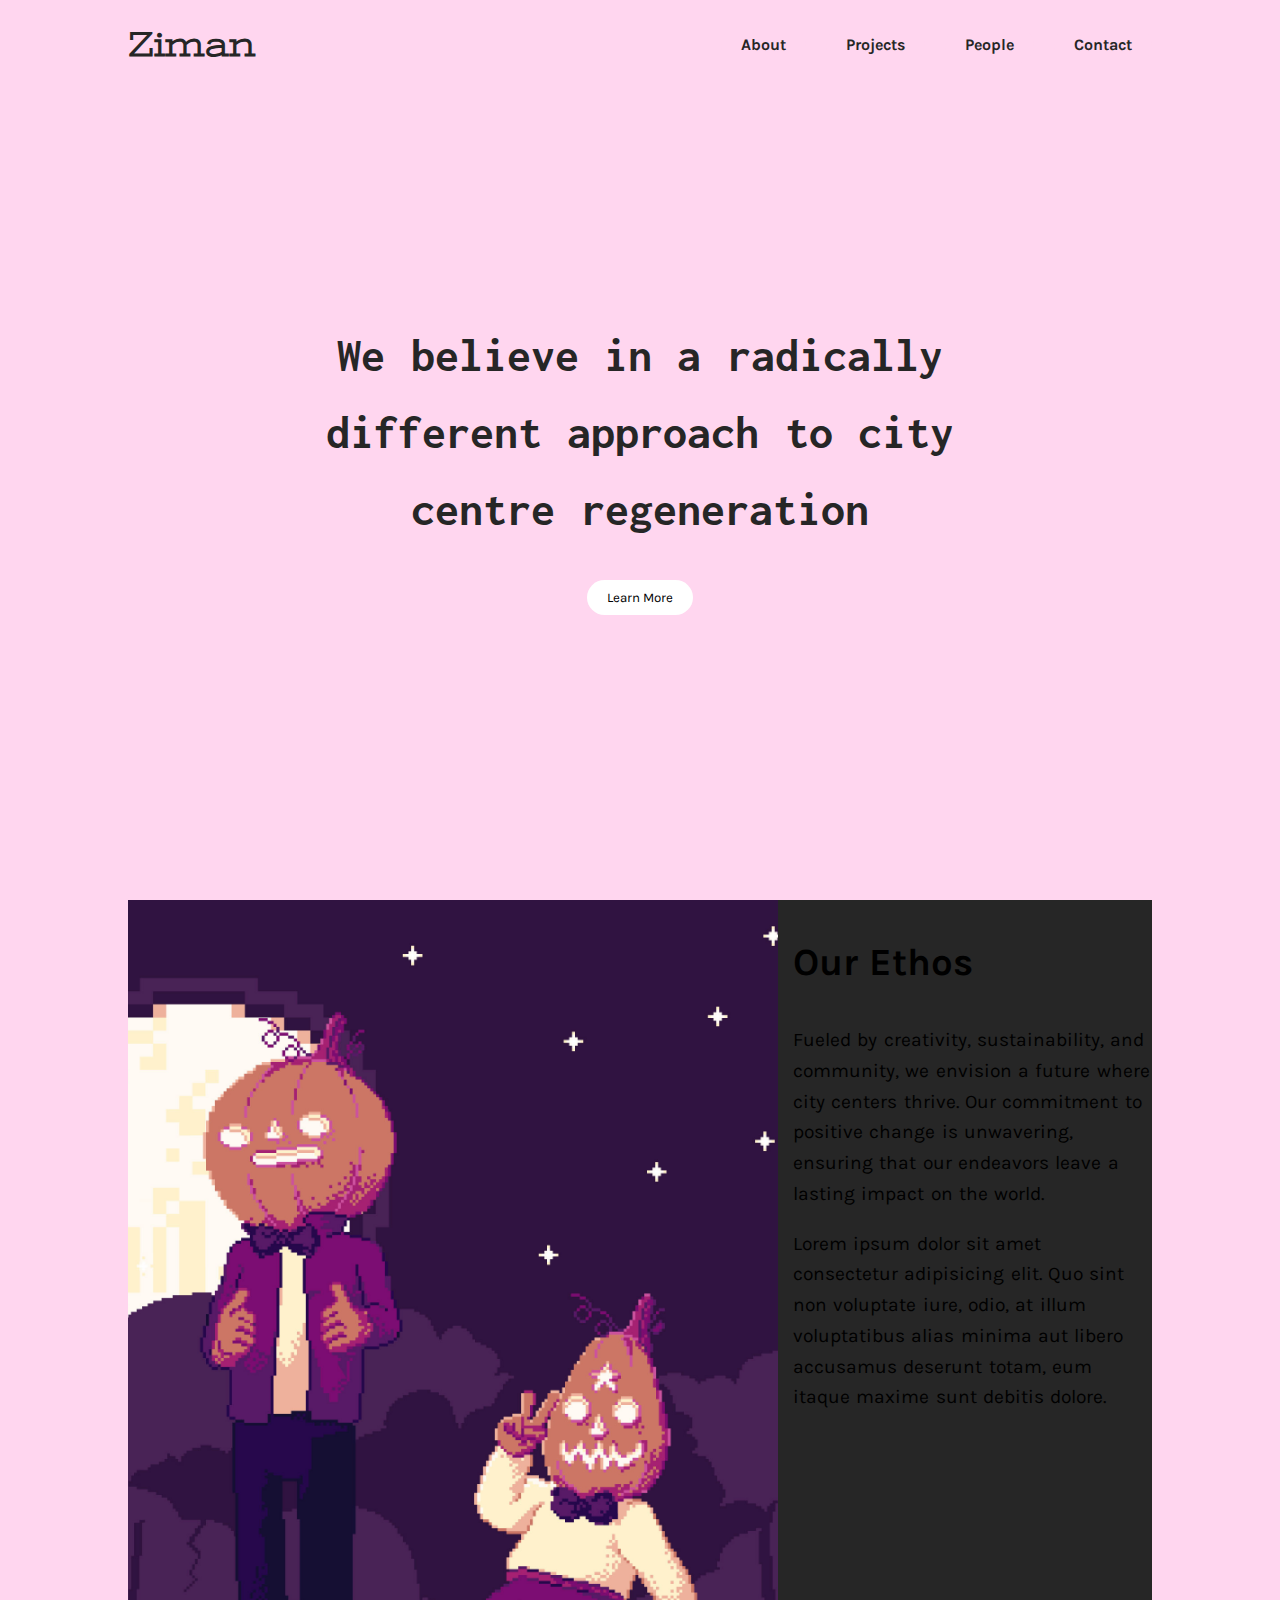
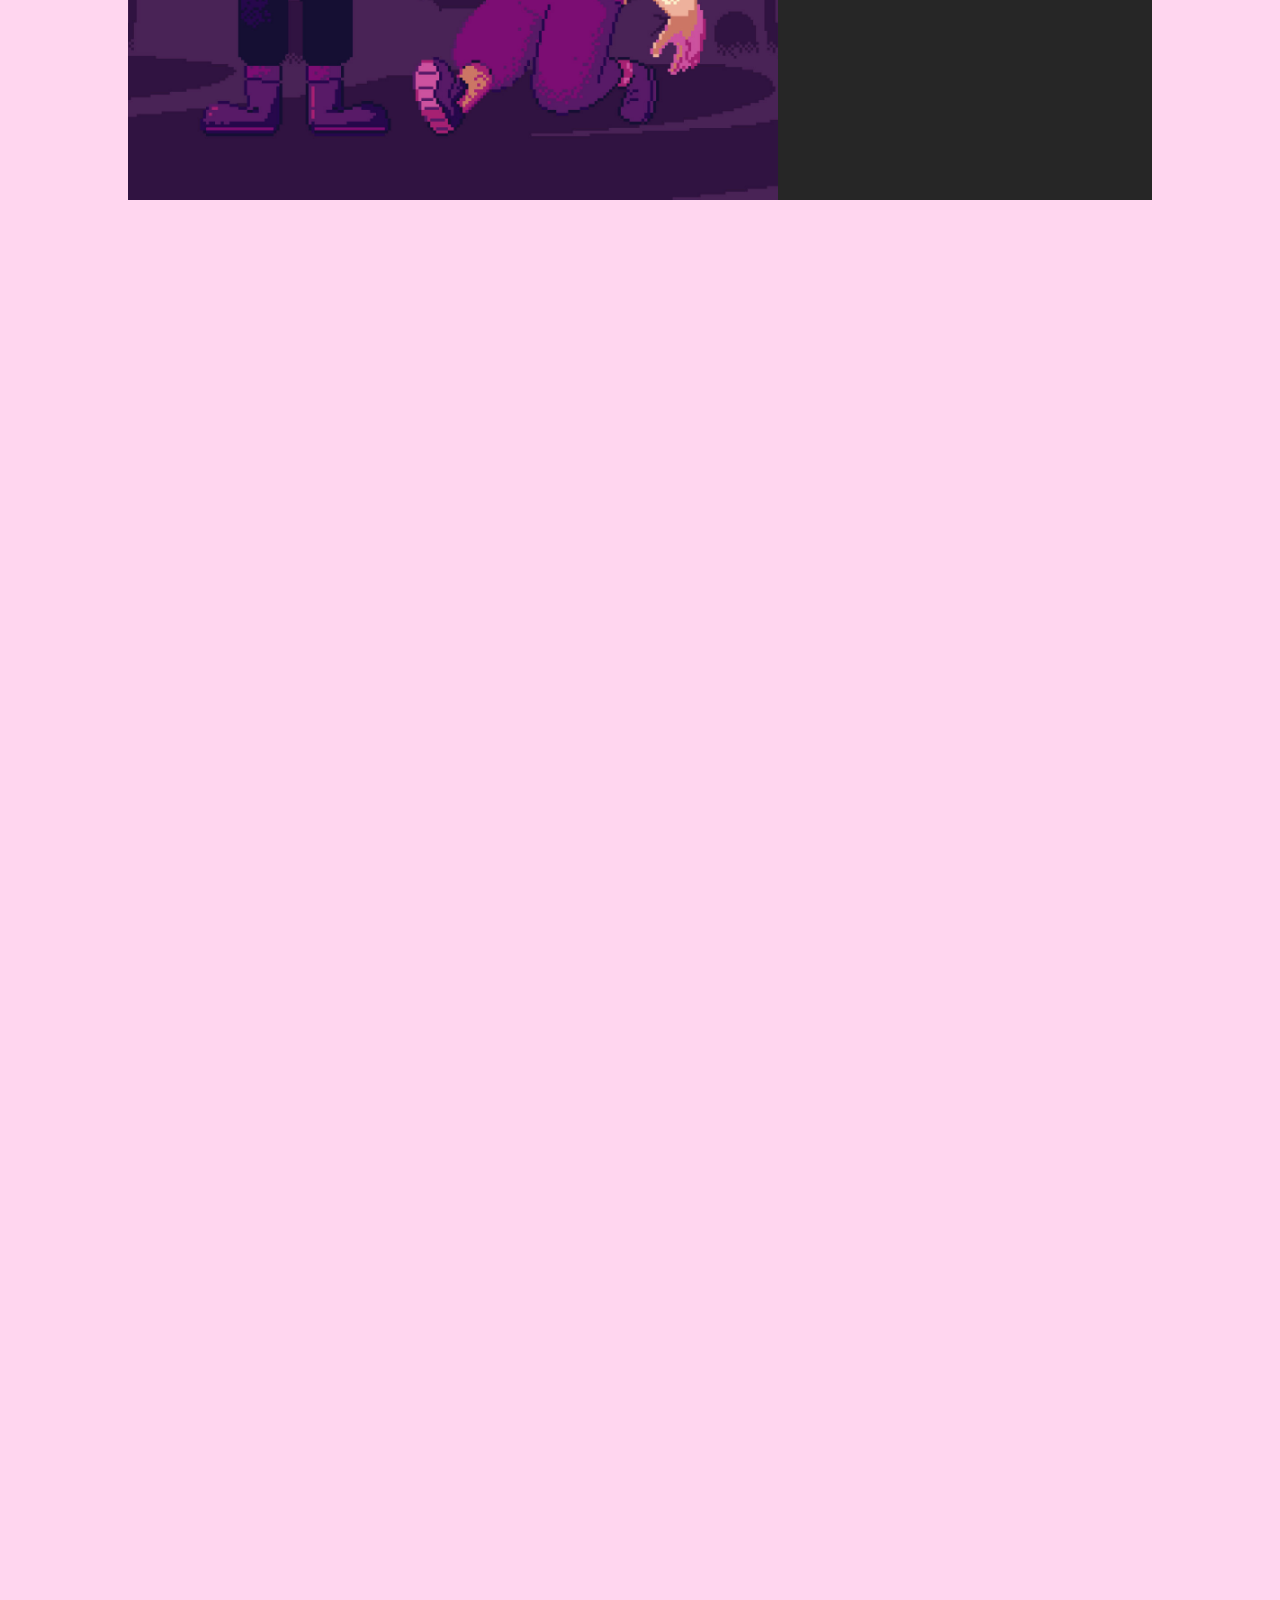
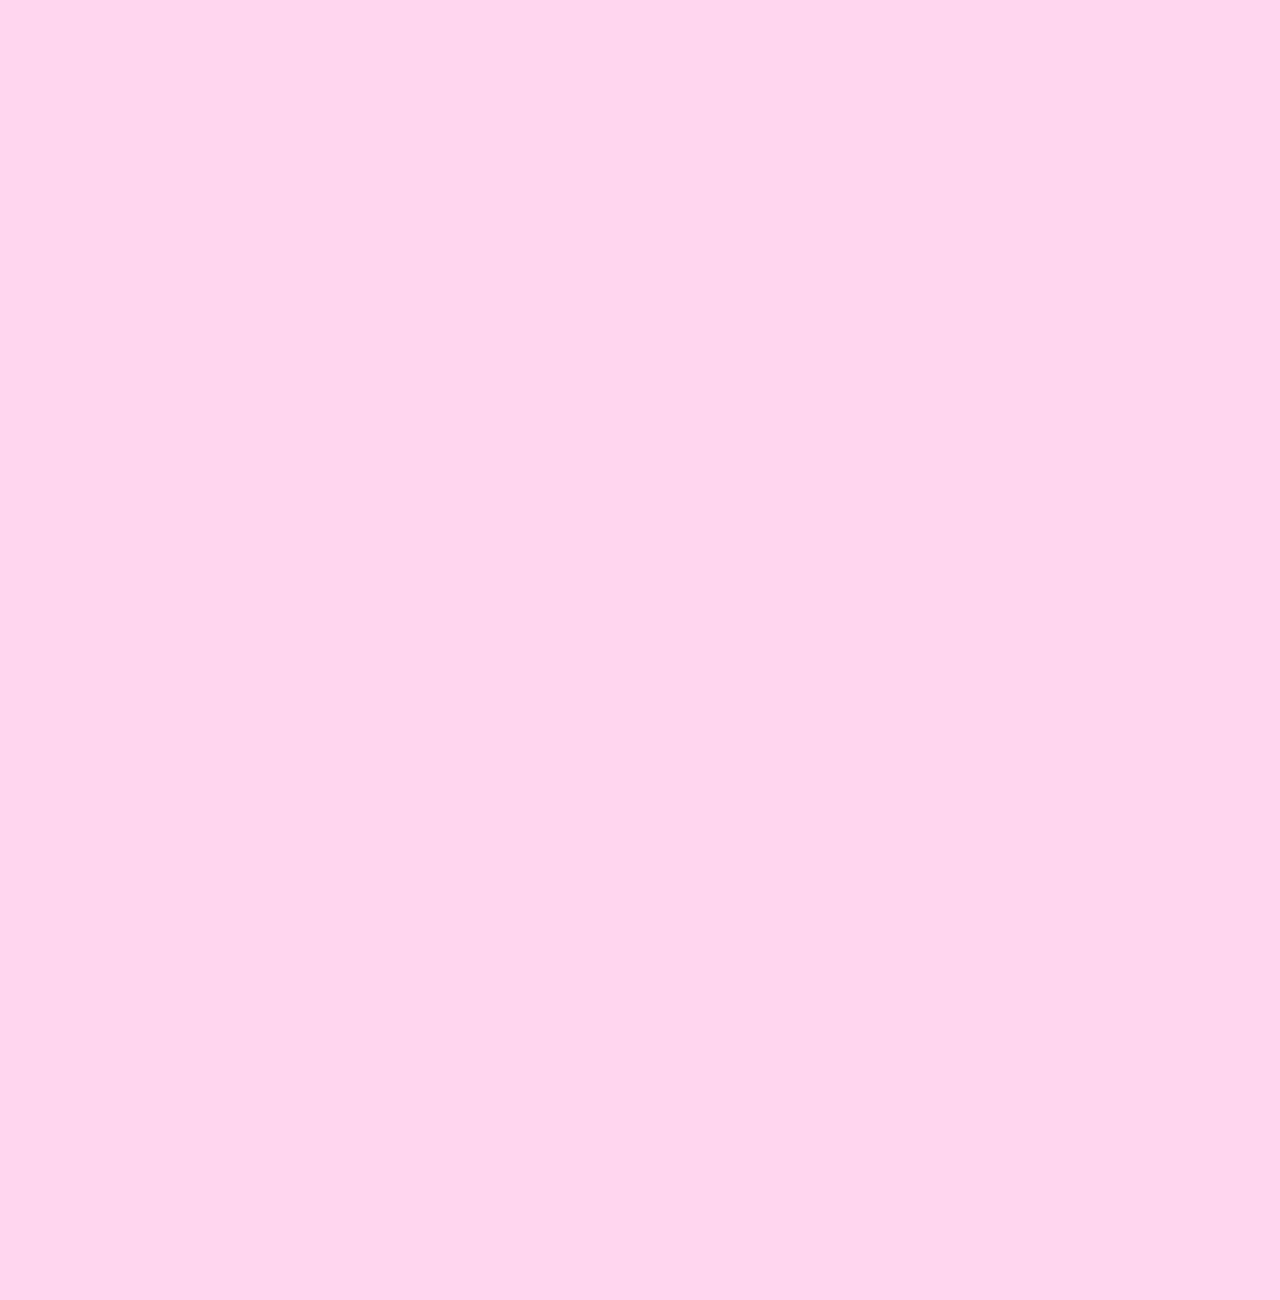
==== about.html @ c81f6c66 "add" ====
<!DOCTYPE html>
<html lang="en">
  <head>
    <meta charset="UTF-8" />
    <meta name="viewport" content="width=device-width, initial-scale=1.0" />
    <link rel="stylesheet" href="style1.css" />
    <link rel="stylesheet" href="style2.css" />
    <link rel="stylesheet" href="responsive1.css" />

    <link
      rel="stylesheet"
      href="https://cdnjs.cloudflare.com/ajax/libs/font-awesome/6.5.1/css/all.min.css"
      integrity="sha512-DTOQO9RWCH3ppGqcWaEA1BIZOC6xxalwEsw9c2QQeAIftl+Vegovlnee1c9QX4TctnWMn13TZye+giMm8e2LwA=="
      crossorigin="anonymous"
      referrerpolicy="no-referrer"
    />
    <link
      href="https://fonts.googleapis.com/css?family=Karla"
      rel="stylesheet"
      type="text/css"
    />
    <link
      href="https://fonts.googleapis.com/css?family=Inconsolata"
      rel="stylesheet"
      type="text/css"
    />
    <link
      href="https://fonts.googleapis.com/css?family=Stint Ultra Expanded"
      rel="stylesheet"
      type="text/css"
    />

    <title>Ziman | About</title>
  </head>
  <body>
    <header>
      <nav class="navigation">
        <div class="nav-content">
          <h1 class="hero">Ziman</h1>
          <div class="nav-links">
            <a href="about.html">About</a>
            <a href="">Projects</a>
            <a href="">People</a>
            <a href="contact.html">Contact</a>
          </div>
          <i class="fa-solid fa-bars toggle-btn"></i>
          <div class="dropdown-menu">
            <a href="about.html">About</a>
            <a href="">Projects</a>
            <a href="">People</a>
            <a href="contact.html">Contact</a>
          </div>
        </div>
      </nav>
    </header>

    <main>
      <div class="first-sestion">
        <div class="sub1">
          <h1>
            We believe in a radically different approach to city centre
            regeneration
          </h1>
          <button class="popupButton">Learn More</button>
          <div class="popupContent popup-content">
            <h2>
              Embark on a visionary journey to redefine the heart of the city
              through innovative regeneration.
            </h2>
            <button>Discover the Revolution</button>
            <button class="closeButton">Close</button>
          </div>
        </div>
      </div>
      <div class="second-sestion">
        <div class="thru left-image">
          <div class="imgz image1">
            <img loading="lazy" src="images/witchdudes.jpg" alt="" />
          </div>
          <!-- <div class="imgz image2"></div>
          <div class="imgz image3"></div> -->
        </div>
        <div class="thru right-text">
          <div class="flu ethos">
            <h2>Our Ethos</h2>
            <p>
              Fueled by creativity, sustainability, and community, we envision a
              future where city centers thrive. Our commitment to positive
              change is unwavering, ensuring that our endeavors leave a lasting
              impact on the world.
            </p>
            <p>
              Lorem ipsum dolor sit amet consectetur adipisicing elit. Quo sint
              non voluptate iure, odio, at illum voluptatibus alias minima aut
              libero accusamus deserunt totam, eum itaque maxime sunt debitis
              dolore.
            </p>
          </div>

          <div class="flu values">
            <h2>Our Values</h2>
            <p>
              Passion, integrity, and inclusivity drive us to create urban
              spaces that reflect the diverse needs of society. Upholding these
              values, we strive for excellence, embracing challenges as
              opportunities for growth.
            </p>
            <p>
              Lorem ipsum dolor sit amet consectetur adipisicing elit. Quo sint
              non voluptate iure, odio, at illum voluptatibus alias minima aut
              libero accusamus deserunt totam, eum itaque maxime sunt debitis
              dolore.
            </p>
          </div>

          <div class="flu approach">
            <h2>Our Approach</h2>
            <p>
              Combining innovation and thoughtful planning, we take a holistic
              approach to city center regeneration, ensuring lasting impact. Our
              process integrates cutting-edge technology, sustainable practices,
              and a deep understanding of community needs.
            </p>
            <p>
              Lorem ipsum dolor sit amet consectetur adipisicing elit. Quo sint
              non voluptate iure, odio, at illum voluptatibus alias minima aut
              libero accusamus deserunt totam, eum itaque maxime sunt debitis
              dolore.
            </p>
          </div>
        </div>
      </div>
      <div class="third-sestion"></div>
      <div class="third-sestion"></div>
      <div class="third-sestion"></div>
    </main>
    <script src="app.js"></script>
  </body>
</html>
---- style1.css ----
* {
  box-sizing: border-box;
  scroll-behavior: smooth;
}

body {
  margin: 0;
  padding: 0;
  line-height: 1.6;
  word-spacing: 1.3px;
  font-family: 'Karla', 'Inconsolata', 'Stint Ultra Expanded', sans-serif;
  overflow-x: hidden;
}

img {
  max-width: 100%;
  height: auto;
  display: block;
  background-repeat: no-repeat;
  background-size: cover;
  shape-margin: 0.75rem;
}

a {
  text-decoration: none;
}

button {
  background-color: #ffd6ef;
  padding: 10px 20px;
  border: none;
  border-radius: 20px;
  cursor: pointer;
  font-family: 'Karla';
  transition: transform .5s;
}

button:hover {
  background-color: #262626;
  color: white;
  font-family: 'Inconsolata';
  font-weight: bold;
  padding: 10px 20px;
  border: none;
  border-radius: 20px;
  cursor: pointer;
  transform: scale(1.2);
}

ul {
  list-style: none;
}

h1 {
  font-size: clamp(2rem, 4vw, 3rem);
}

h2 {
  font-size: clamp(1.5rem, 3vw, 2.5rem);
}

h3 {
  font-size: clamp(1.25rem, 2.5vw, 2rem);
}

h4 {
  font-size: clamp(1rem, 2vw, 1.5rem);
}

p {
  font-size: clamp(1rem, 1.5vw, 1.25rem);
}

.navigation {
  background-color: #ffd6ef;
  position: fixed;
  width: 100%;
  z-index: 200;
  top: 0;
  height: 10%;
}

.nav-content {
  display: flex;
  justify-content: space-between;
  align-items: center;
  position: relative;
  margin: 0 10%;
  height: 100%;
  font-family: 'Karla';
}

.nav-content h1 {
  font-family: 'Stint Ultra Expanded';
  font-size: clamp(1.3rem, 2.7vw, 3rem);
  cursor: pointer;
}

.nav-content a {
  font-family: 'Karla';
  font-weight: bold;
  background-color: #ffd6ef;
  color: #262626;
  padding: 5px 20px;
  border-radius: 25px;
}

.nav-content .nav-links {
  display: flex;
  align-items: center;
  gap: 20px;
}

.nav-links a {
  transition: all .3s;
}

.nav-links a:hover {
  background-color: #262626;
  color: white;
}

.nav-content .toggle-btn {
  display: none;
  cursor: pointer;
  color: black;
}

.nav-content .dropdown-menu {
  display: none;
}

.chng {
  background-color: #262626;
  transition: all .3s;
}

.chng2 {
  color: #ffd6ef;
  transition: all .3s;
}

/* SECTION-1  */

.sectioneer {
  background: #262626;
}

.sectioneer .animate {
  transition: .3s;
}

.bg-change {
  background-color: #ffd6ef;
  transition: all .3s;
}

.bg-change .s1-container h1 {
  color: #262626;
}

.bg-change button {
  background-color: white;
  color: #262626;
}

.sec-1 {
  display: flex;
  flex-direction: column;
  justify-content: center;
  align-items: center;
  height: 100vh;
}

.sec-1 .animate {
  transform: scale(1.12);
  /* transition: all .3s ease-in-out; */
}

.sec-1.show-animate .animate {
  transform: scale(1);
}

.s1-container {
  font-family: 'Inconsolata';
  text-align: center;
  max-width: 700px;
  margin: 0 10%;
}

.s1-container h1 {
  color: #ffd6ef;
  font-size: clamp(1.7rem, 7vw, 3rem);
}

.s1-container h1:hover .aith {
  opacity: 0;
  transition: all 1s 3s;
}

.s1-container .popup-content {
  display: none;
}

.popup-content.popon {
  display: block;
  position: fixed;
  top: 50%;
  left: 50%;
  transform: translate(-50%, -50%);
  background-color: #25084A;
  color: white;
  padding: 20px;
  box-shadow: 0 0 10px rgba(0, 0, 0, 0.5);
  z-index: 1000;
}

.popup-content.popon h2{
  text-shadow: 2px 2px 2px rgba(0, 0, 0, 0.5);
  font-weight: bold;
  animation: colorShift1 3s infinite;
  margin: 0;
}

@keyframes colorShift1 {
  0%, 75% {
    color: #25084A;
  }

  25% {
    color: #262626;
  }

  50% {
    color: #ffd6ef;
  }

  100% {
    color: none;
  }
}


@media (max-width: 680px) {
  .s1-container {
    font-family: 'Inconsolata';
    text-align: center;
    max-width: 400px;
  }
}

/* SECTION-2 */

.sec-2.show-animate{
  background-color: #ffd6ef;
  transition: all .3s;
}

.sec-2 .s2-img {
  max-width: 600px;
  min-width: 0;
  height: fit-content;
}

.s2-container {
  display: flex;
  gap: 15px;
  margin: 0 10%;
}

.animated-text1 {
  padding: 0 10px;
  max-width: 3020px;
  min-width: 200px;
  color: #25084A;
  font-weight: bold;
  font-family: 'Inconsolata';
}

.animated-text2 {
  padding: 0 10px;
  max-width: 400px;
  min-width: 350px;
  color: #25084A;
  font-weight: bold;
  font-family: 'Inconsolata';
}

.animated-text1 .spa-1 {
  font-family: 'Karla';
}

.animeon .spa-2b{
  position: relative;
  width: fit-content;
  transition: background-color .3s;
}

.animeon .spa-2b::before{
  content: "Youtuber";
  color: #25084A;
  animation: words 30s infinite;
}

.animeon .spa-2b::after{
  content: "";
  position: absolute;
  width: calc(100% + 8px);
  height: 100%;
  background-color: #ffd6ef;
  border-left: 2px solid #25084A;
  right: -8px;
  animation: cursor .8s infinite, typing 30s steps(24) infinite;
}

@keyframes cursor {
  to{
     border-left: 2px solid #ff7f5000;
  }
}

@keyframes words {
  0%,20%{
      content: "Immerse yourself in Wonder";
  }
  21%,40%{
      content: "Immerse yourself in Creativity";
  }
  41%,60%{
      content: "Immerse yourself in Exploration";
  }
  61%,80%{
      content: "Immerse yourself in Artistry";
  }
  81%,100%{
      content: "Immerse yourself in Inspiration";
  }
}

@keyframes typing {
  10%,15%,30%,35%,50%,55%,70%,75%,90%,95%{
      width: 0;
  }
  5%,20%,25%,40%,45%,60%,65%,80%,85%{
      width: calc(100% + 8px);
  }
}

@media (max-width: 920px) {
  .sec-2 .s2-img {
    display: none;
  }
}

@media (max-width: 640px) {
  .s2-container {
    display: flex;
    flex-direction: column;
    align-items: center;
  }

  .sec-2 .s2-img {
    display: block;
    max-width: 300px;
  }
}


/* FOOTER */

.footer {
  display: flex;
  justify-content: flex-start;
  margin: 0 10%;
}
---- style2.css ----
body {
  background-color: #ffd6ef;
}

h1 {
  color: #262626;
}

.first-sestion {
  display: flex;
  flex-direction: column;
  justify-content: center;
  align-items: center;
  height: 100vh;
}

.sub1 {
  max-width: 700px;
  text-align: center;
  font-family: 'Inconsolata';
}

.popupButton {
  background-color: white;
}

.popup-content {
  display: none;
}

.popup-content.popon {
  display: block;
  position: fixed;
  top: 50%;
  left: 50%;
  transform: translate(-50%, -50%);
  background-color: #25084A;
  color: white;
  padding: 20px;
  box-shadow: 0 0 10px rgba(0, 0, 0, 0.5);
  z-index: 1000;
}

.popup-content.popon h2{
  text-shadow: 2px 2px 2px rgba(0, 0, 0, 0.5);
  font-weight: bold;
  animation: colorShift1 3s infinite;
  margin: 0;
}

@keyframes colorShift1 {
  0%, 75% {
    color: #25084A;
  }

  25% {
    color: #262626;
  }

  50% {
    color: #ffd6ef;
  }

  100% {
    color: none;
  }
}

.second-sestion {
  display: flex;
  position: sticky;
  z-index: 100;
  top: 90px;
  height: 100vh;
  height: 100svh;
  margin: 0 10%;
  overflow: hidden;
}

/* .left-image {
  position: sticky;
  width: 50%;
  top: 10%;
  z-index: 100;
} */

.imgz img {
  width: 100%;
  height: 100vh;
  margin: 0;
  display: block;
  object-fit: cover;
} 

.right-text {
  height: 100%;
  width: 50%;
  padding-left: 15px;
  background-color: #262626;
}

.flu {
  height: 100vh;
}

.thru.none .ethos {
  display: none;
}

.third-sestion {
  height: 100vh;
}
---- responsive1.css ----
@media (max-width: 820px) {
  .nav-content .nav-links {
    display: none;
  }

  .nav-content .nav-btn {
    display: none;
  }

  .nav-content .toggle-btn {
    display: block;
  }

  .dropdown-menu.open {
    position: absolute;
    top: 78px;
    width: 100%;
    background-color: #262626;
    padding: 10px;
    border-radius: 20px;
    display: flex;
    flex-direction: column;
    justify-content: center;
    align-items: center;  
  }

  .dropdown-menu.open a {
    background-color: #262626;
    color: white;
  }

  .dropdown-menu.open a:hover {
    background-color: #ffd6ef;
    color: #262626;
    max-width: 200px;
  }

  .s2-container {
    display: flex;
    justify-content: space-between;
  }
}
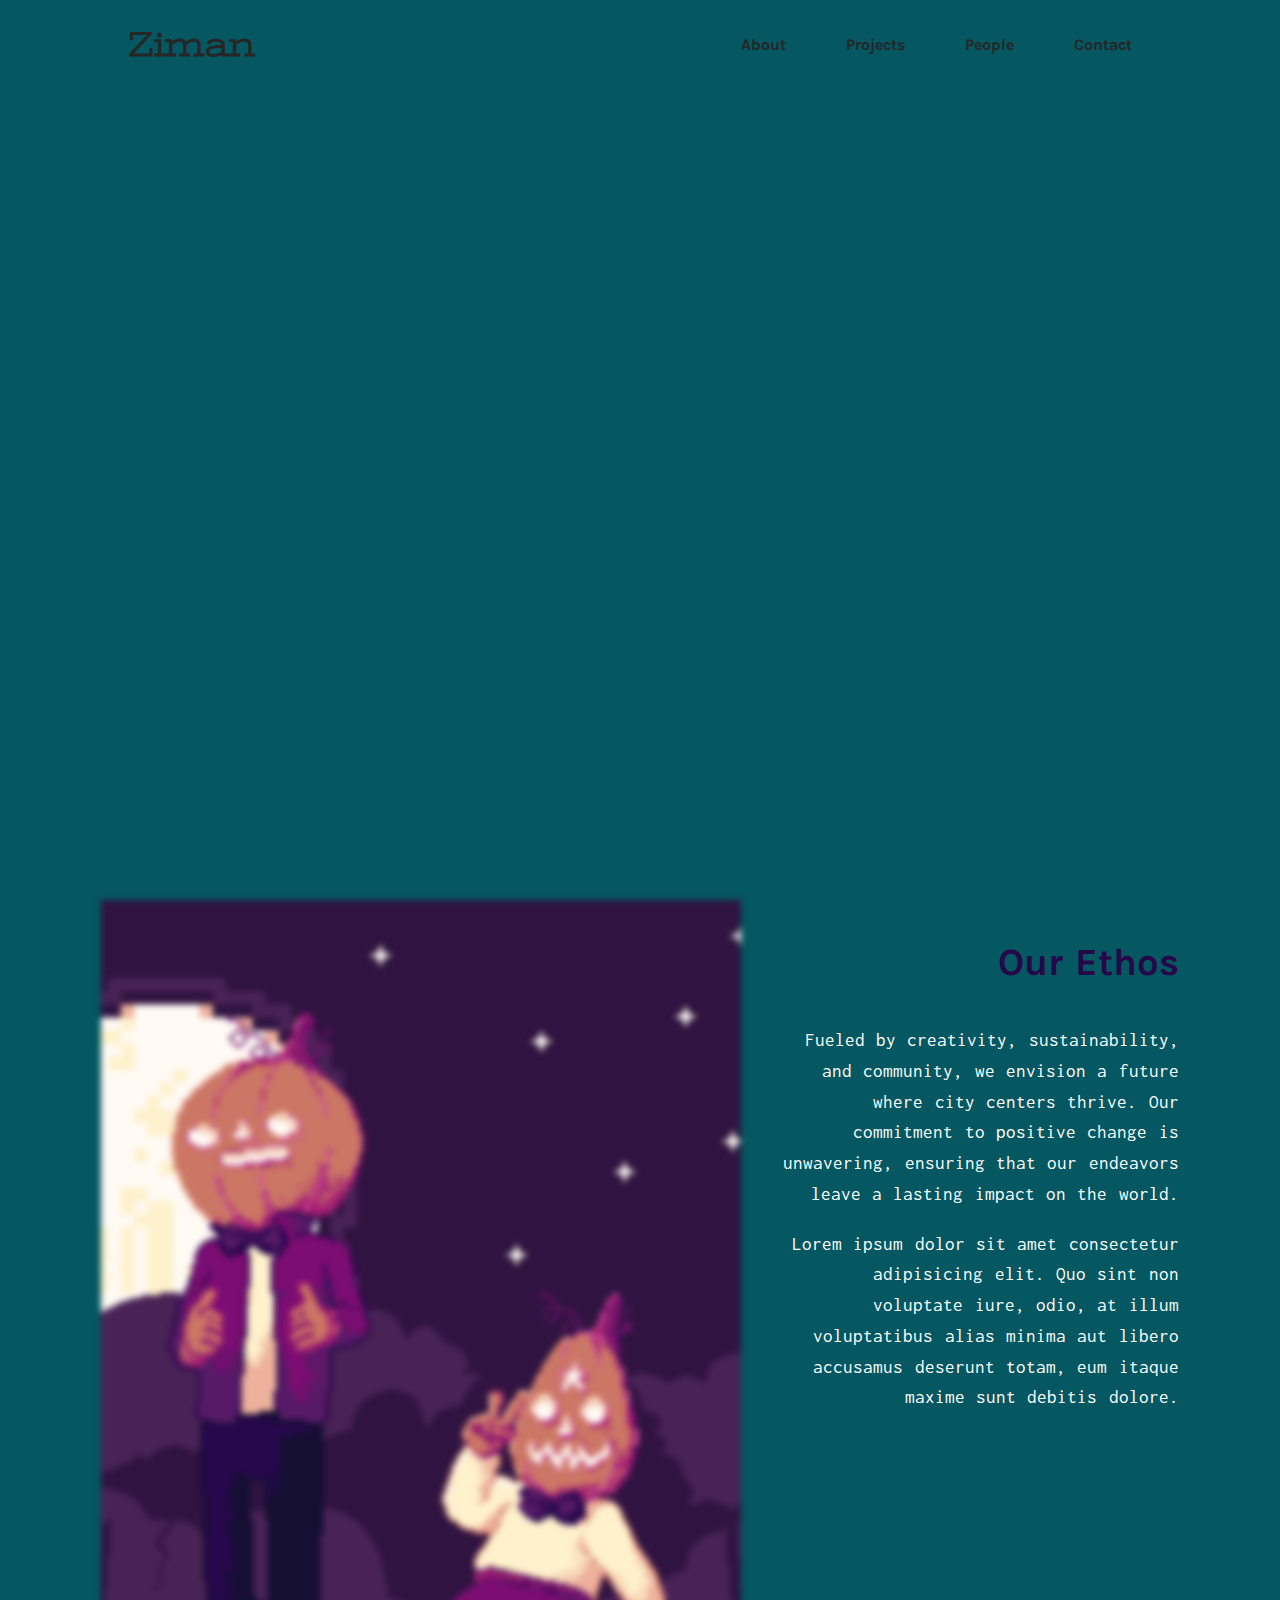
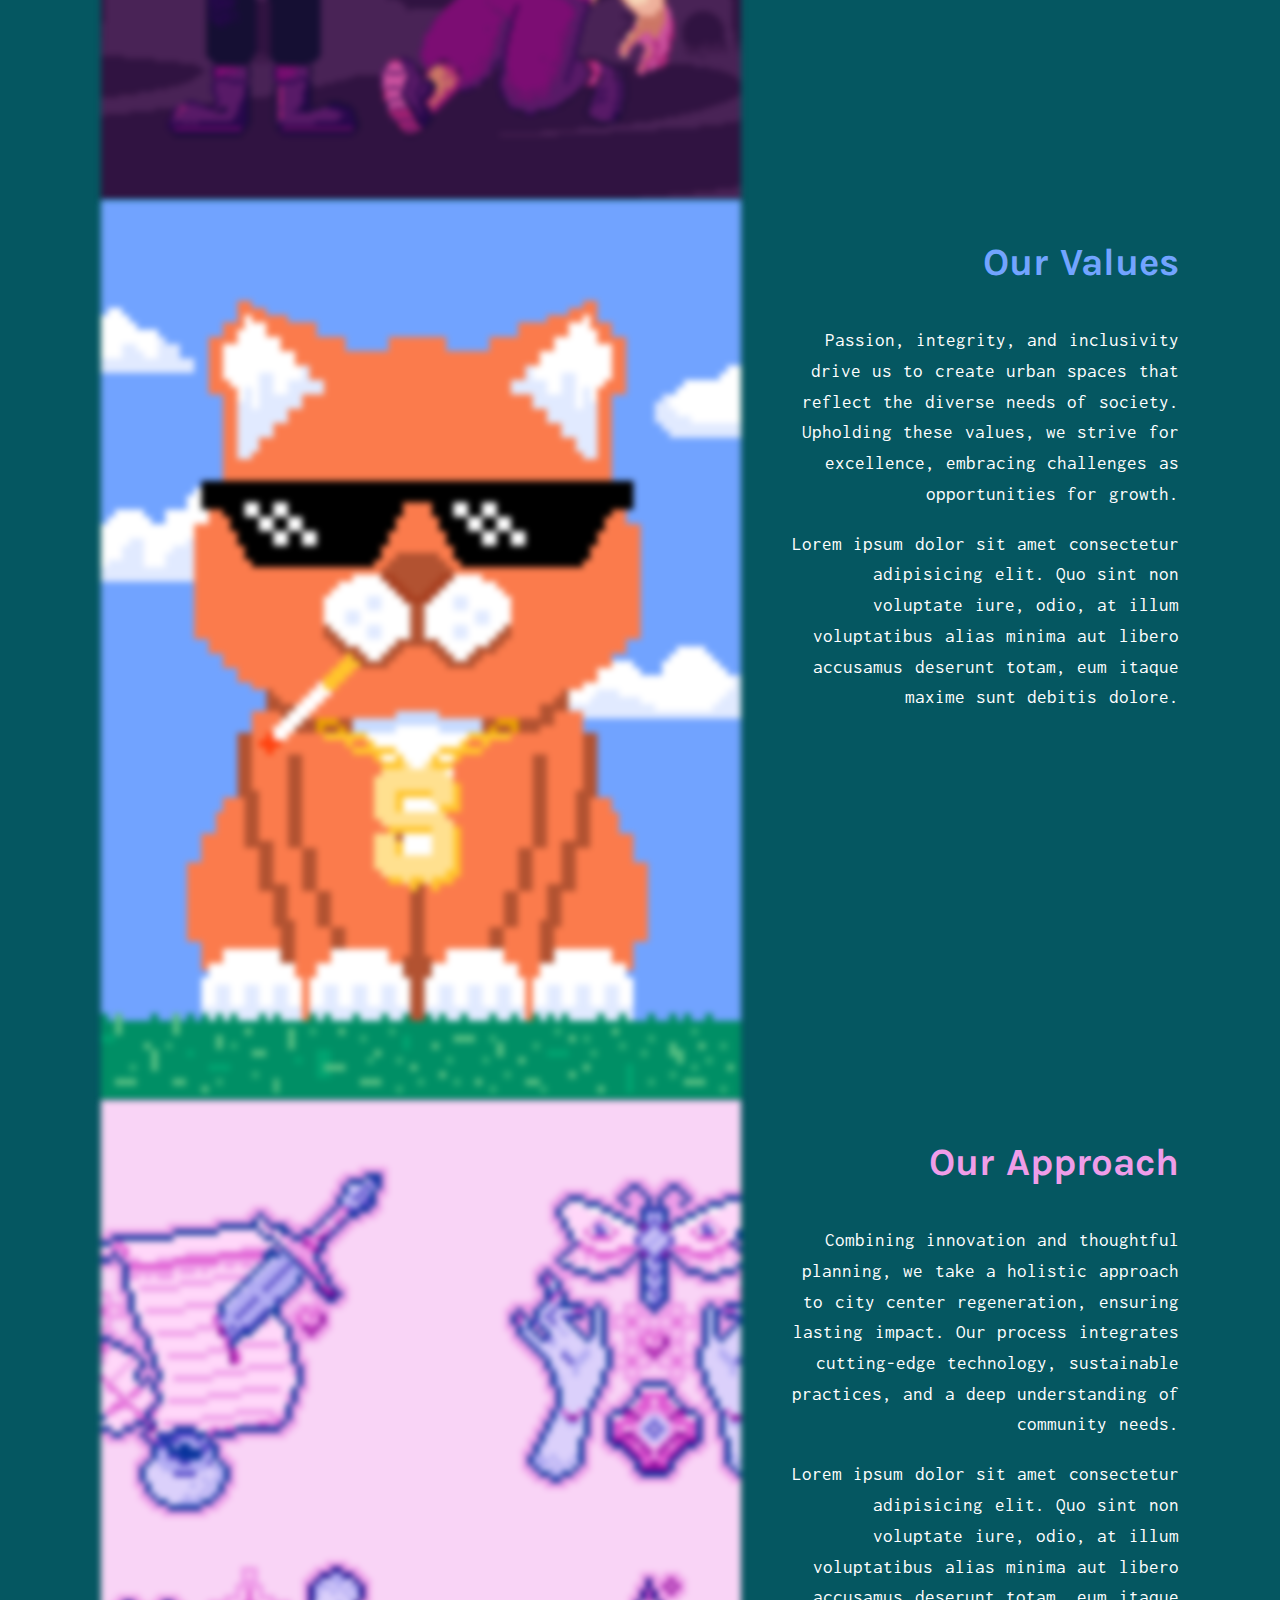
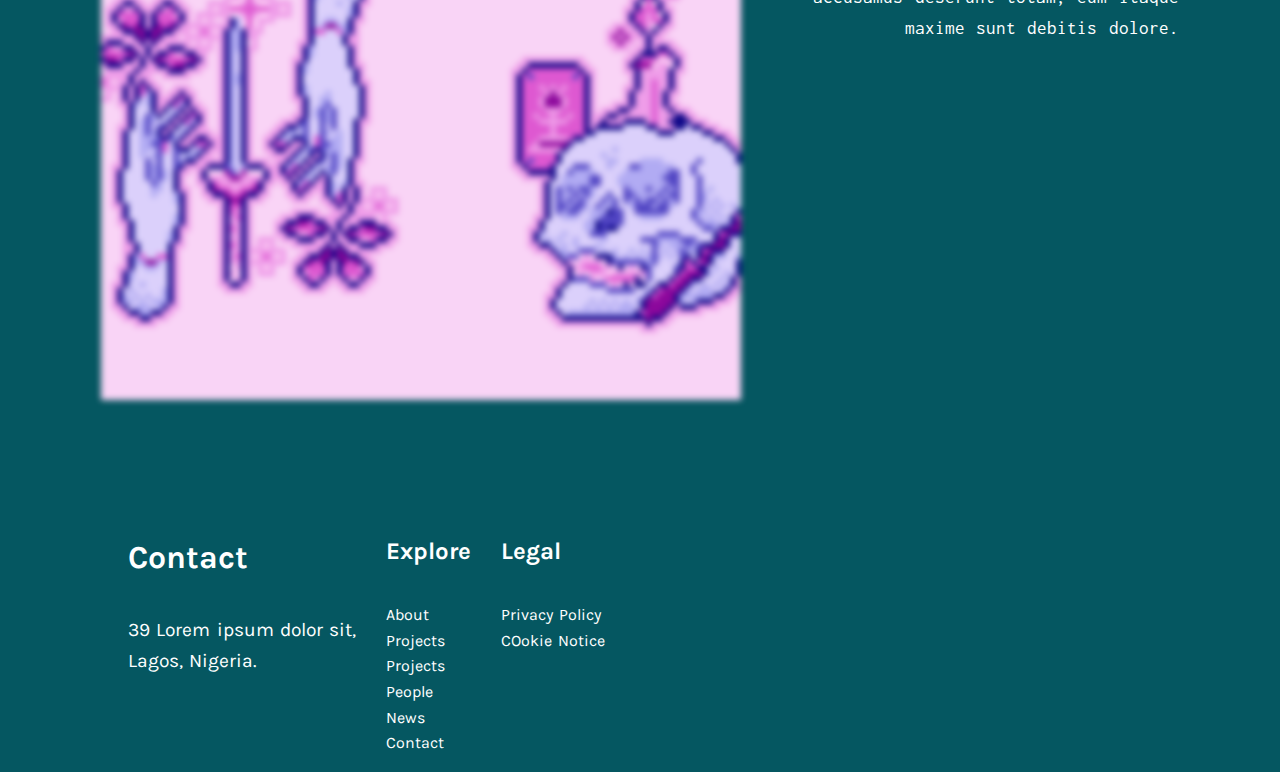
==== commit a3ff0192: "add code" ====
--- a/about.html
+++ b/about.html
@@ -5,7 +5,7 @@
     <meta name="viewport" content="width=device-width, initial-scale=1.0" />
     <link rel="stylesheet" href="style1.css" />
     <link rel="stylesheet" href="style2.css" />
-    <link rel="stylesheet" href="responsive1.css" />
+    <link rel="stylesheet" href="responsive2.css" />
 
     <link
       rel="stylesheet"
@@ -39,15 +39,15 @@
           <h1 class="hero">Ziman</h1>
           <div class="nav-links">
             <a href="about.html">About</a>
-            <a href="">Projects</a>
-            <a href="">People</a>
+            <a class="cnstrc" href="sorry.html">Projects</a>
+            <a class="cnstrc" href="sorry.html">People</a>
             <a href="contact.html">Contact</a>
           </div>
           <i class="fa-solid fa-bars toggle-btn"></i>
           <div class="dropdown-menu">
             <a href="about.html">About</a>
-            <a href="">Projects</a>
-            <a href="">People</a>
+            <a href="sorry.html">Projects</a>
+            <a href="sorry.html">People</a>
             <a href="contact.html">Contact</a>
           </div>
         </div>
@@ -72,15 +72,9 @@
           </div>
         </div>
       </div>
-      <div class="second-sestion">
-        <div class="thru left-image">
-          <div class="imgz image1">
-            <img loading="lazy" src="images/witchdudes.jpg" alt="" />
-          </div>
-          <!-- <div class="imgz image2"></div>
-          <div class="imgz image3"></div> -->
-        </div>
-        <div class="thru right-text">
+      <div class="containing">
+        <div class="imgc image1">
+          <img src="images/witchdudes.jpg" alt="" />
           <div class="flu ethos">
             <h2>Our Ethos</h2>
             <p>
@@ -96,7 +90,9 @@
               dolore.
             </p>
           </div>
-
+        </div>
+        <div class="imgc image2">
+          <img loading="lazy" src="images/coolcat.jpg" alt="" />
           <div class="flu values">
             <h2>Our Values</h2>
             <p>
@@ -112,7 +108,9 @@
               dolore.
             </p>
           </div>
-
+        </div>
+        <div class="imgc image3">
+          <img loading="lazy" src="images/hands.jpg" alt="" />
           <div class="flu approach">
             <h2>Our Approach</h2>
             <p>
@@ -130,9 +128,33 @@
           </div>
         </div>
       </div>
-      <div class="third-sestion"></div>
-      <div class="third-sestion"></div>
-      <div class="third-sestion"></div>
+      <div class="footer">
+        <div>
+          <h3>Contact</h3>
+          <p>
+            39 Lorem ipsum dolor sit, <br />
+            Lagos, Nigeria.
+          </p>
+        </div>
+        <div>
+          <h4>Explore</h4>
+          <ul>
+            <li>About</li>
+            <li>Projects</li>
+            <li>Projects</li>
+            <li>People</li>
+            <li>News</li>
+            <li>Contact</li>
+          </ul>
+        </div>
+        <div>
+          <h4>Legal</h4>
+          <ul>
+            <li>Privacy Policy</li>
+            <li>COokie Notice</li>
+          </ul>
+        </div>
+      </div>
     </main>
     <script src="app.js"></script>
   </body>
--- a/style1.css
+++ b/style1.css
@@ -372,4 +372,53 @@
   display: flex;
   justify-content: flex-start;
   margin: 0 10%;
+  margin-top: 100px;
+  gap: 30px;
+}
+
+.footer ul {
+  padding: 0;
+}
+
+@media (max-width: 820px) {
+  .nav-content .nav-links {
+    display: none;
+  }
+
+  .nav-content .nav-btn {
+    display: none;
+  }
+
+  .nav-content .toggle-btn {
+    display: block;
+  }
+
+  .dropdown-menu.open {
+    position: absolute;
+    top: 78px;
+    width: 100%;
+    background-color: #262626;
+    padding: 10px;
+    border-radius: 20px;
+    display: flex;
+    flex-direction: column;
+    justify-content: center;
+    align-items: center;  
+  }
+
+  .dropdown-menu.open a {
+    background-color: #262626;
+    color: white;
+  }
+
+  .dropdown-menu.open a:hover {
+    background-color: #ffd6ef;
+    color: #262626;
+    max-width: 200px;
+  }
+
+  .s2-container {
+    display: flex;
+    justify-content: space-between;
+  }
 }--- a/style2.css
+++ b/style2.css
@@ -1,9 +1,17 @@
 body {
-  background-color: #ffd6ef;
+  background-color: #055761;
 }
 
 h1 {
   color: #262626;
+}
+
+.navigation {
+  background-color: #055761;
+}
+
+.nav-links a {
+  background-color: #055761;
 }
 
 .first-sestion {
@@ -18,6 +26,33 @@
   max-width: 700px;
   text-align: center;
   font-family: 'Inconsolata';
+}
+
+.sub1 h1 {
+  font-size: relative;
+  color: white;
+}
+
+.sub1 h1:before,
+.sub1 h1::after {
+  content: "";
+  position: absolute;
+  top: 0;
+  right: 0;
+  bottom: 0;
+  left: 0;
+}
+
+.sub1 h1::before {
+  background-color: #055761;
+  animation: moverr 3s steps(20) forwards;
+  animation-delay: 2s;
+}
+
+@keyframes moverr {
+  to {
+    left: 100%;
+  }
 }
 
 .popupButton {
@@ -66,47 +101,142 @@
   }
 }
 
-.second-sestion {
-  display: flex;
-  position: sticky;
-  z-index: 100;
-  top: 90px;
+.containing {
+  margin: 0 5%;
+}
+
+.imgc {
   height: 100vh;
   height: 100svh;
+  width: 100%;
+  display: flex;
+  justify-content: space-evenly;
+  position: relative;
+} 
+
+.imgc img {
+  max-width: 640px;
+  min-width: 100px;
+  object-fit: cover;
+  filter: blur(3px);
+  transition: all .5s ease-in-out;
+}
+
+.imgc img:hover {
+  position: relative;
+  z-index: 300;
+  filter: blur(0);
+}
+
+@media (max-width: 920px) {
+  .imgc img {
+    filter: none;
+  } 
+}
+
+@media (max-width: 640px) {
+  .imgc img {
+    display: none;
+  } 
+
+  .imgc .flu {
+    text-align: center;
+  }
+
+  .imgc {
+    height: 80vh;
+  } 
+}
+
+.flu {
+  text-align: end;
+}
+
+.ethos h2 {
+  color: #25084A;
+  font-family: 'Karla';
+}
+
+.ethos p {
+  color: white;
+  font-family: 'Inconsolata';
+  max-width: 400px;
+}
+
+.values h2 {
+  color: #72A4FF;
+  font-family: 'Karla';
+}
+
+.values p {
+  color: white;
+  font-family: 'Inconsolata';
+  max-width: 400px;
+}
+
+.approach h2 {
+  color: #EF9DE9;
+  font-family: 'Karla';
+}
+
+.approach p {
+  color: white;
+  font-family: 'Inconsolata';
+  max-width: 400px;
+}
+
+.footer {
+  display: flex;
+  justify-content: flex-start;
   margin: 0 10%;
-  overflow: hidden;
-}
-
-/* .left-image {
-  position: sticky;
-  width: 50%;
-  top: 10%;
-  z-index: 100;
-} */
-
-.imgz img {
-  width: 100%;
-  height: 100vh;
-  margin: 0;
-  display: block;
-  object-fit: cover;
-} 
-
-.right-text {
-  height: 100%;
-  width: 50%;
-  padding-left: 15px;
-  background-color: #262626;
-}
-
-.flu {
-  height: 100vh;
-}
-
-.thru.none .ethos {
-  display: none;
-}
-
-.third-sestion {
-  height: 100vh;
+  margin-top: 100px;
+  gap: 30px;
+  color: white;
+}
+
+.footer ul {
+  padding: 0;
+}
+
+@media (max-width: 820px) {
+  .nav-content .nav-links {
+    display: none;
+  }
+
+  .nav-content .nav-btn {
+    display: none;
+  }
+
+  .nav-content .toggle-btn {
+    display: block;
+  }
+
+  .dropdown-menu.open {
+    position: absolute;
+    top: 78px;
+    width: 100%;
+    background-color: #262626;
+    padding: 10px;
+    border-radius: 20px;
+    display: flex;
+    flex-direction: column;
+    justify-content: center;
+    align-items: center;  
+  }
+
+  .dropdown-menu.open a {
+    background-color: #262626;
+    color: white;
+  }
+
+  .dropdown-menu.open a:hover {
+    background-color: #055761;
+    color: #262626;
+    max-width: 200px;
+  }
+
+  .s2-container {
+    display: flex;
+    justify-content: space-between;
+  }
 }